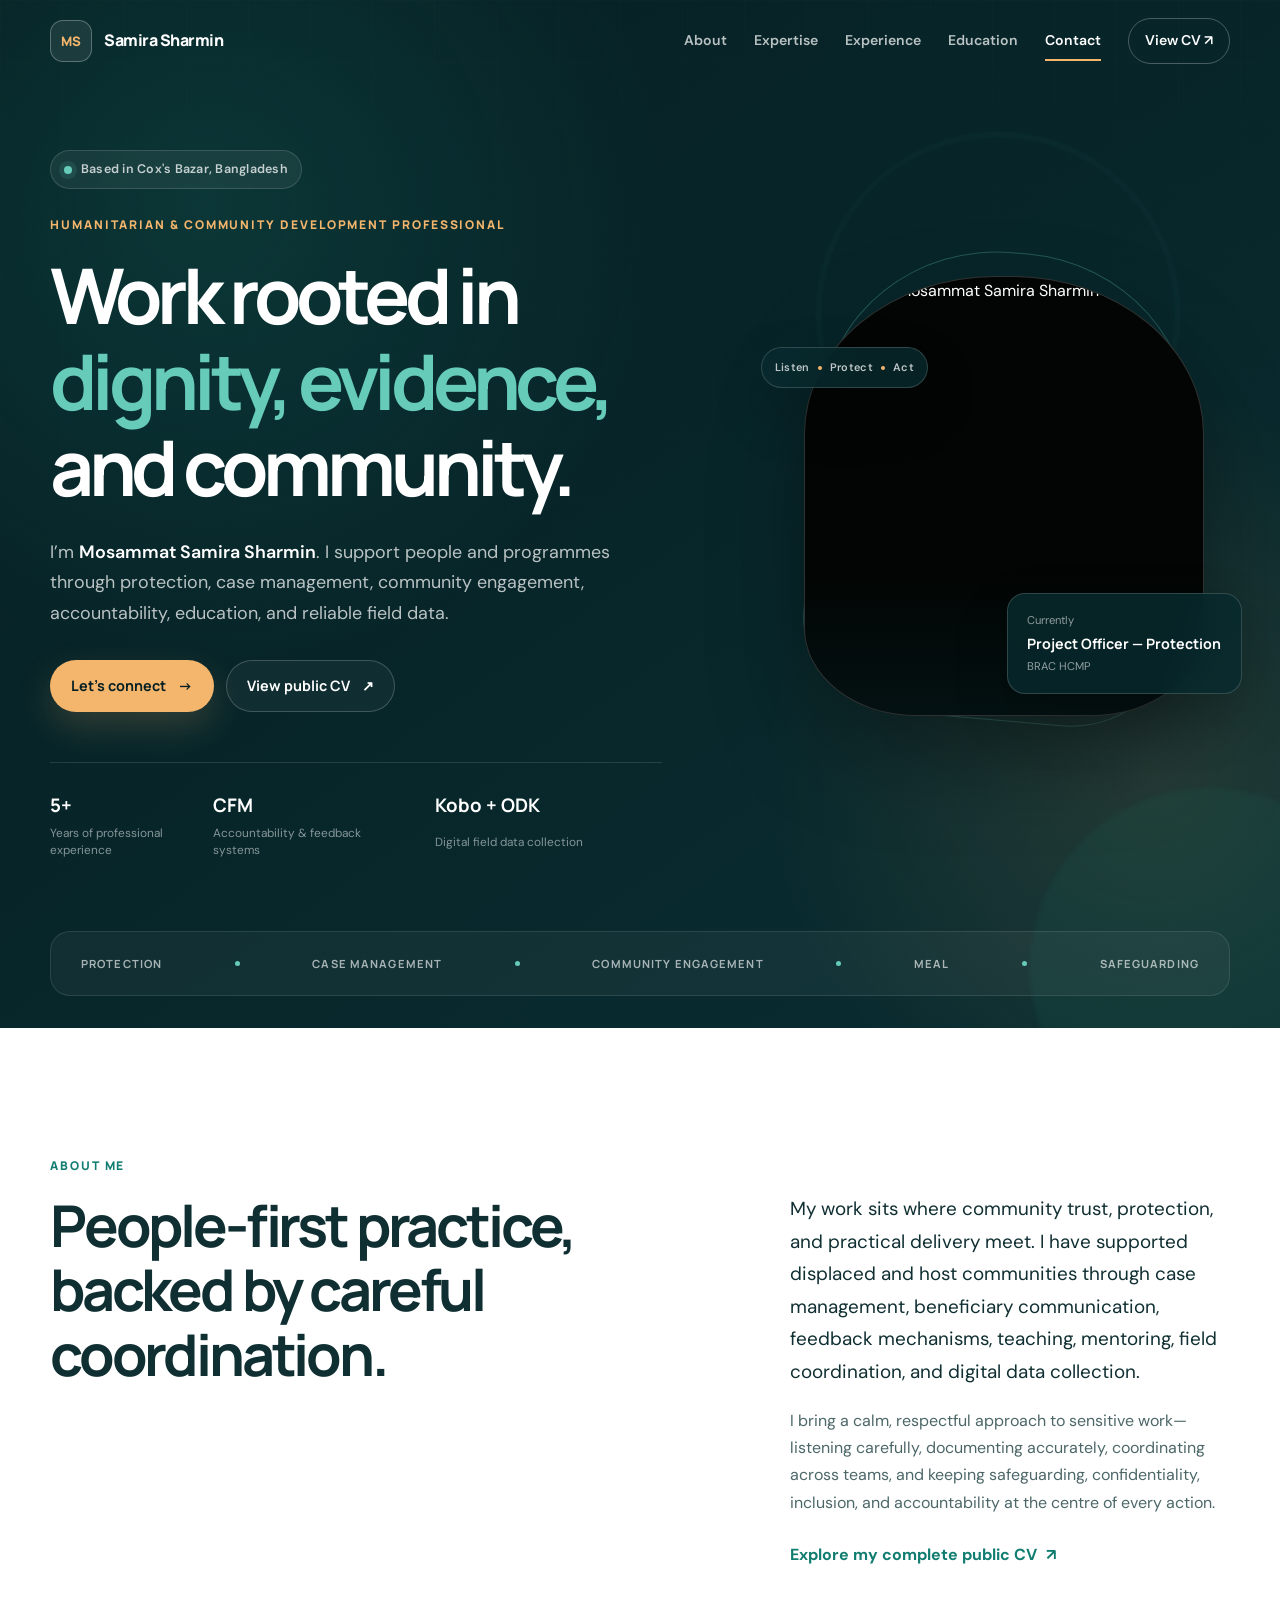
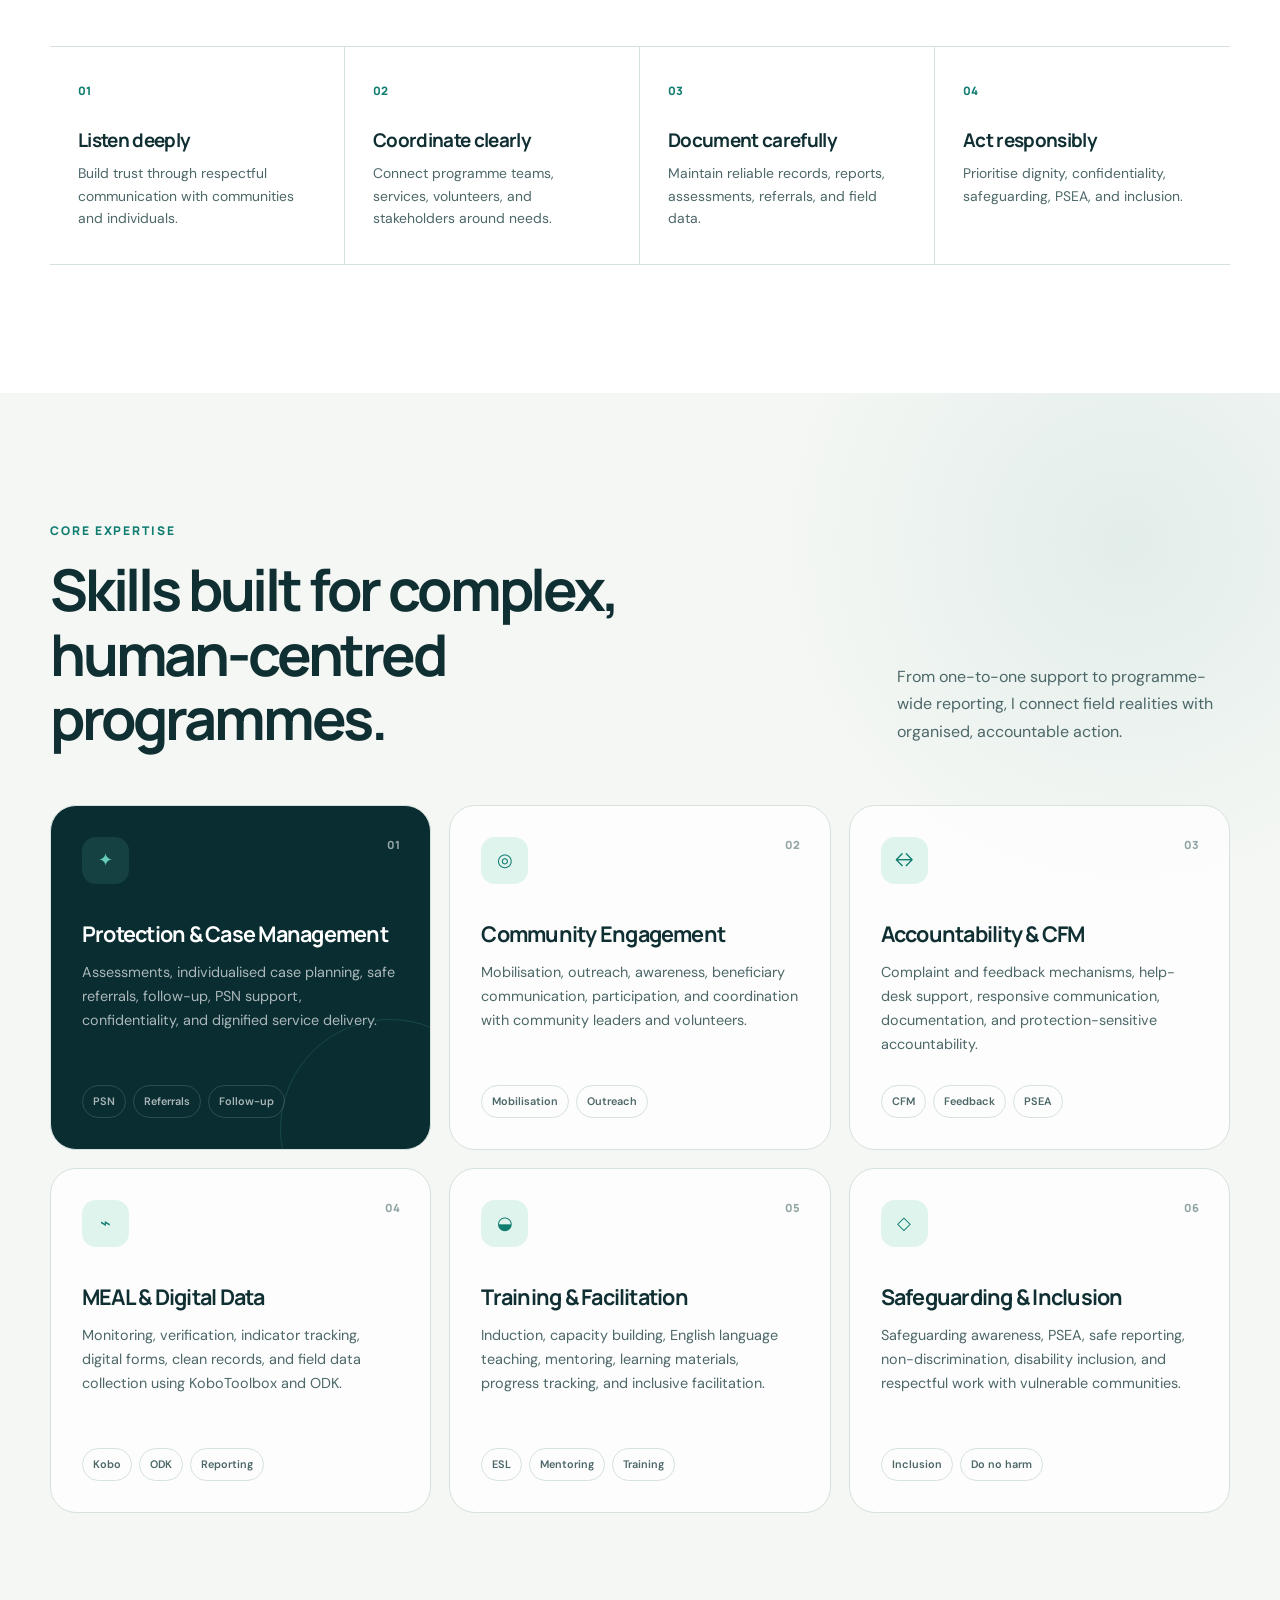
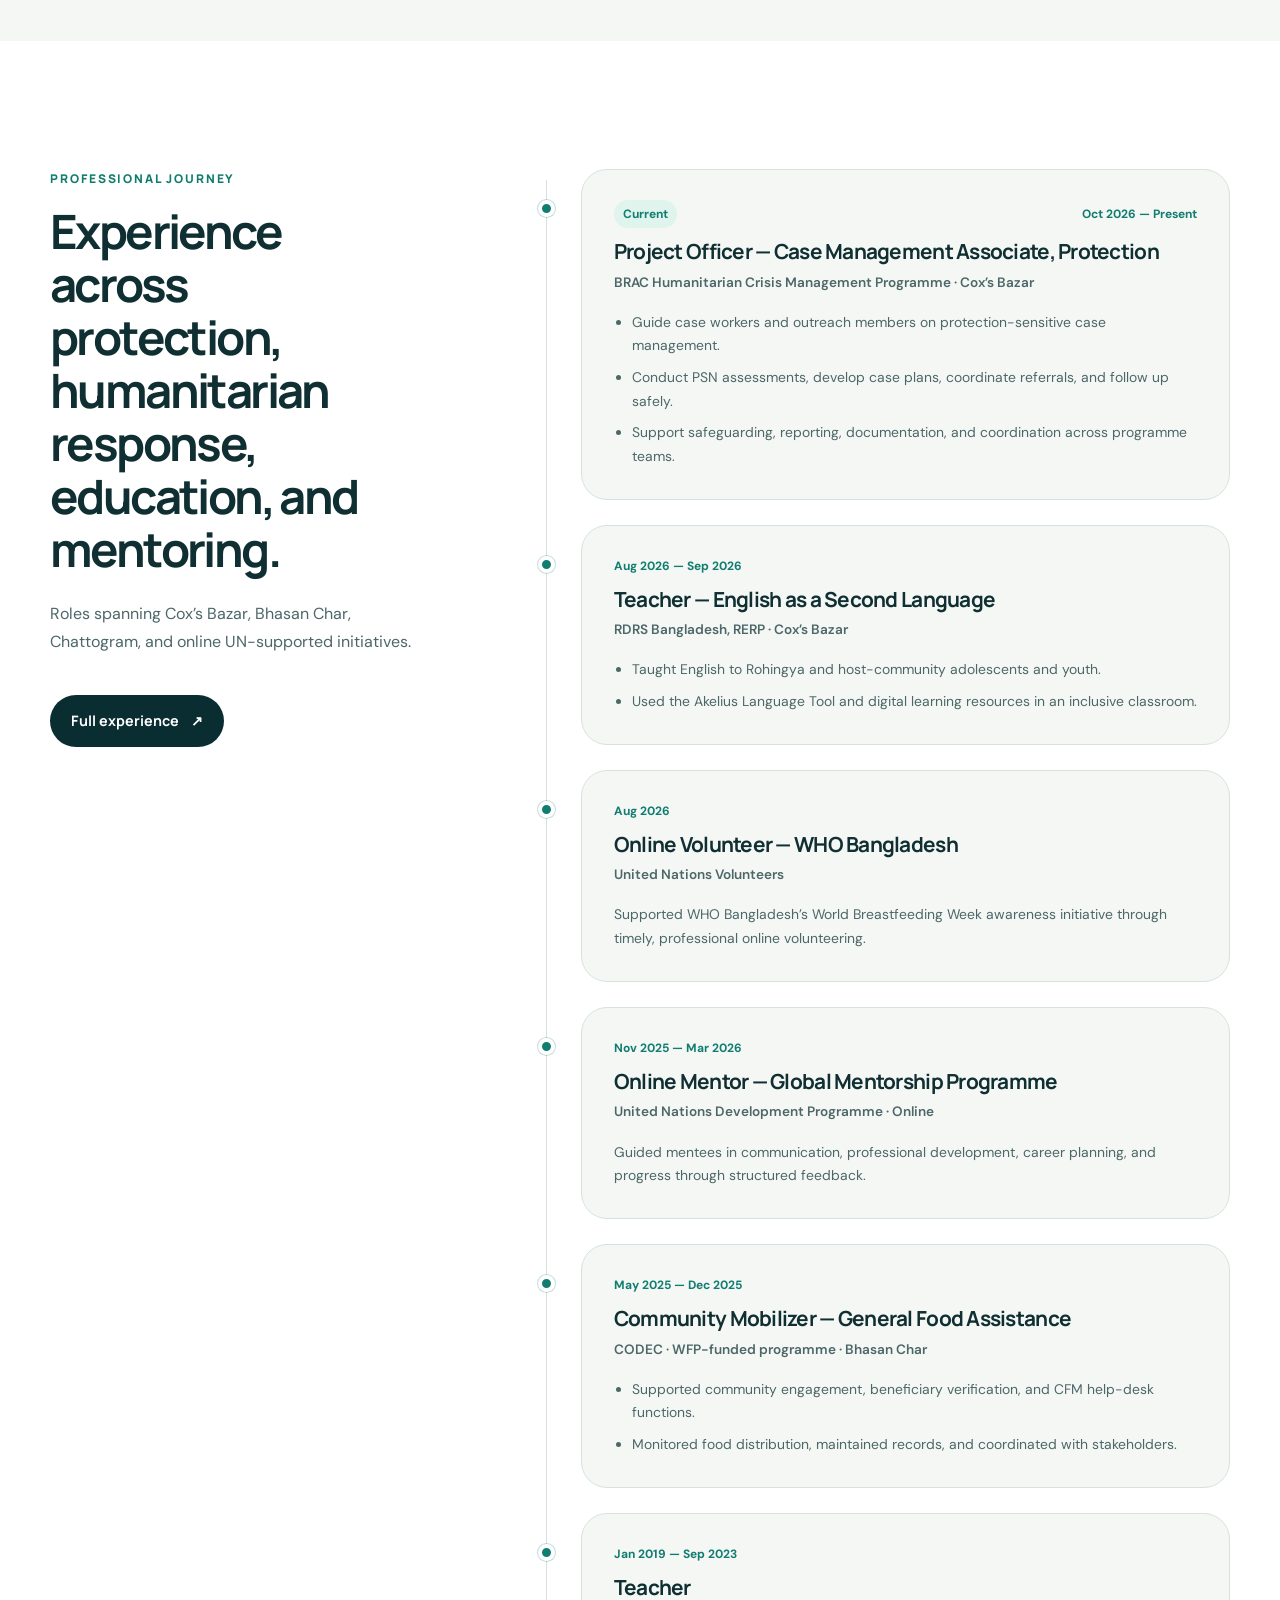
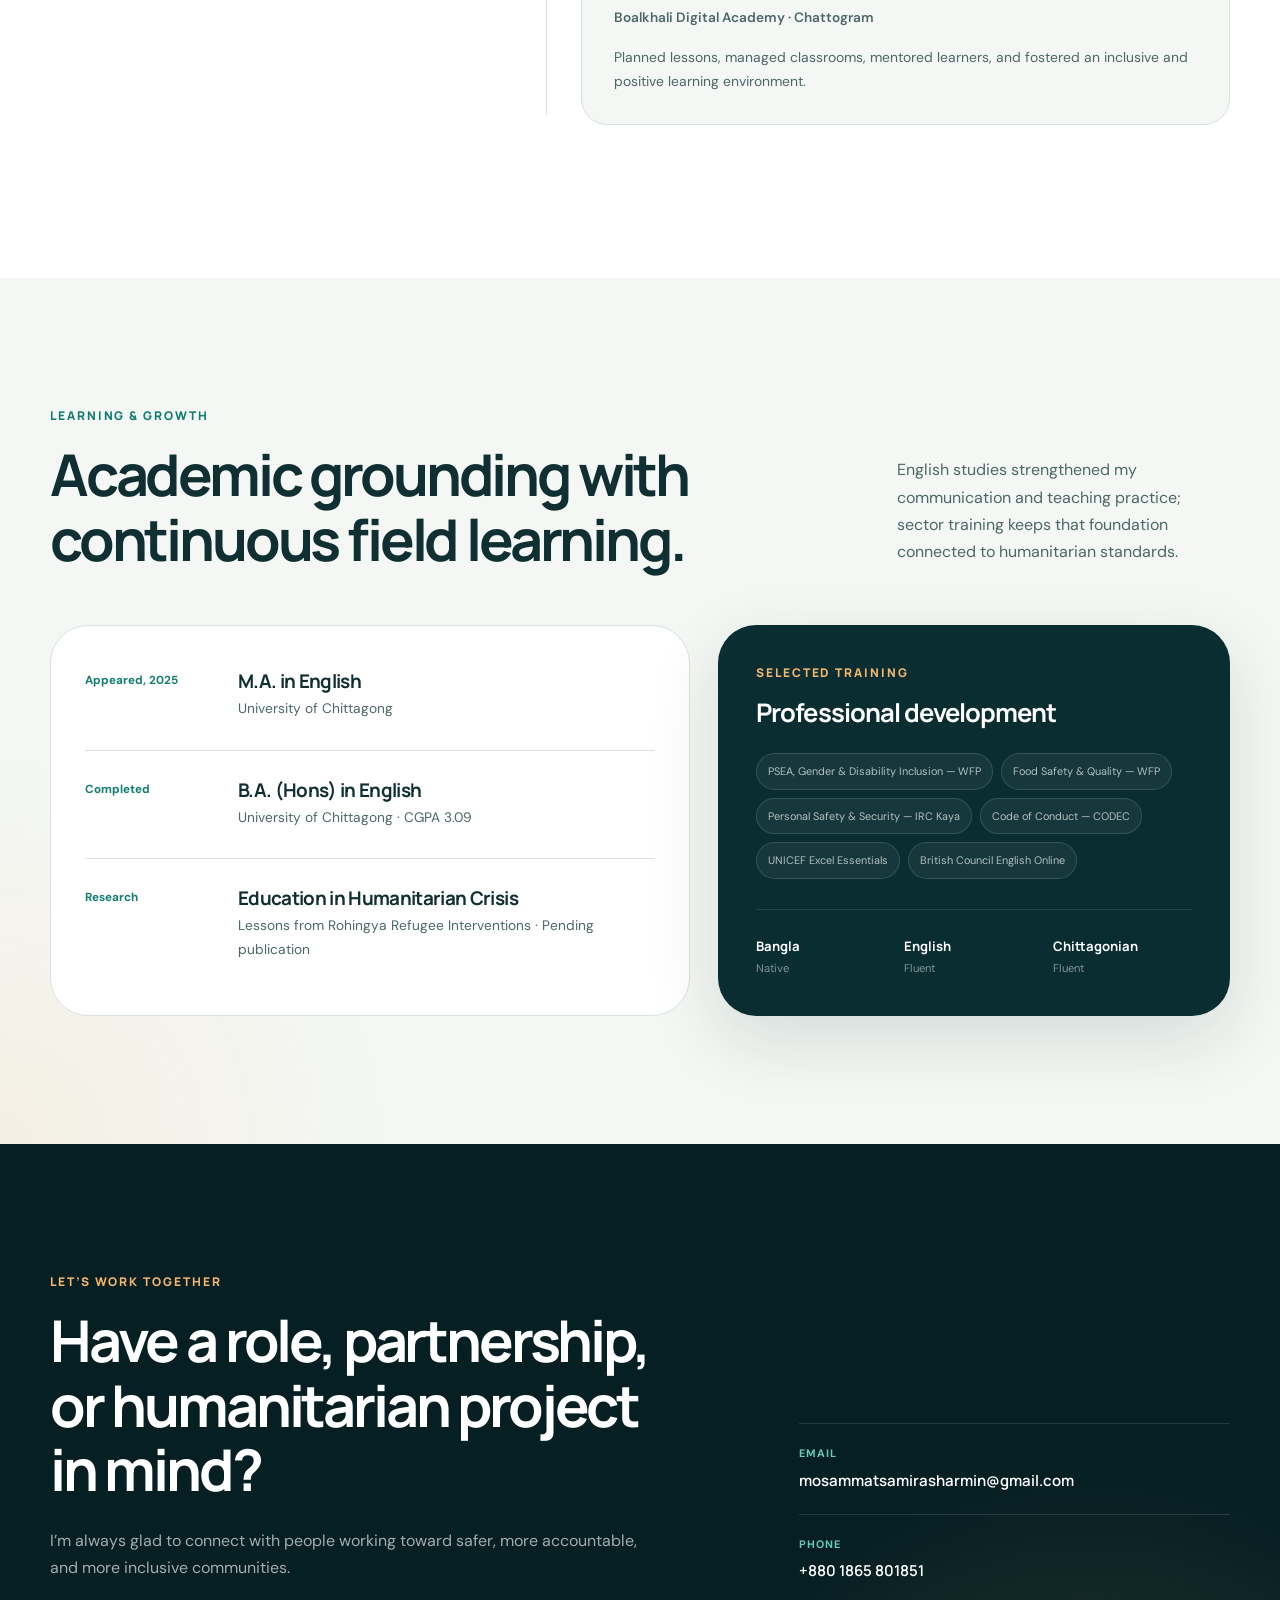
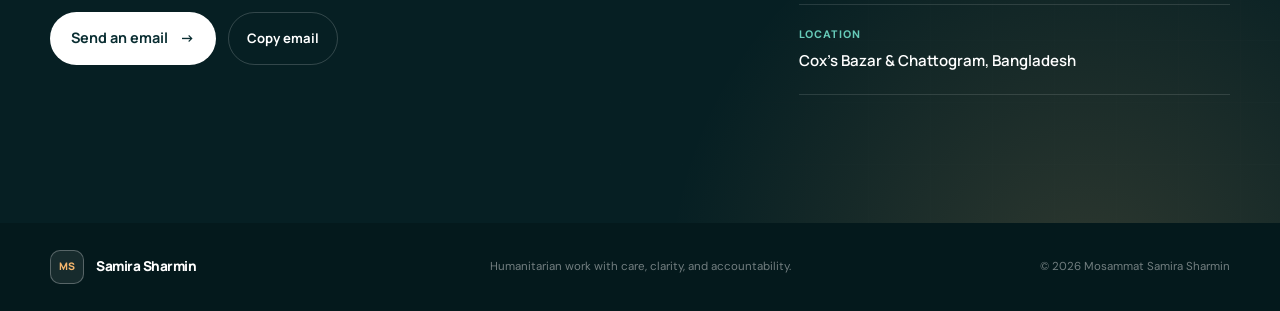
==== index.html @ 2ef0a577 "Add files via upload" ====
<!doctype html>
<html lang="en">
  <head>
    <meta charset="UTF-8" />
    <meta name="viewport" content="width=device-width, initial-scale=1.0" />
    <meta
      name="description"
      content="Portfolio of Mosammat Samira Sharmin, a humanitarian and community development professional specializing in protection, case management, community engagement, accountability, and digital data collection."
    />
    <meta name="theme-color" content="#092d31" />
    <meta property="og:title" content="Mosammat Samira Sharmin | Humanitarian Professional" />
    <meta
      property="og:description"
      content="Humanitarian work rooted in dignity, evidence, and community."
    />
    <meta property="og:type" content="website" />
    <meta property="og:image" content="assets/profile.jpg" />
    <title>Mosammat Samira Sharmin | Humanitarian Professional</title>
    <link rel="icon" href="assets/favicon.svg" type="image/svg+xml" />
    <link rel="stylesheet" href="styles.css" />
    <script type="application/ld+json">
      {
        "@context": "https://schema.org",
        "@type": "Person",
        "name": "Mosammat Samira Sharmin",
        "jobTitle": "Humanitarian & Community Development Professional",
        "email": "mailto:mosammatsamirasharmin@gmail.com",
        "telephone": "+8801865801851",
        "address": {
          "@type": "PostalAddress",
          "addressLocality": "Cox's Bazar",
          "addressCountry": "Bangladesh"
        },
        "knowsAbout": [
          "Protection",
          "Case Management",
          "Community Engagement",
          "Complaint and Feedback Mechanisms",
          "KoboToolbox",
          "ODK"
        ]
      }
    </script>
  </head>
  <body>
    <div class="page-progress" aria-hidden="true"><span></span></div>

    <header class="site-header" data-header>
      <nav class="nav container" aria-label="Primary navigation">
        <a class="brand" href="#home" aria-label="Mosammat Samira Sharmin, home">
          <span class="brand-mark">MS</span>
          <span class="brand-name">Samira Sharmin</span>
        </a>

        <button
          class="menu-toggle"
          type="button"
          aria-label="Open navigation menu"
          aria-expanded="false"
          aria-controls="nav-links"
          data-menu-toggle
        >
          <span></span><span></span>
        </button>

        <div class="nav-links" id="nav-links" data-nav-links>
          <a href="#about">About</a>
          <a href="#expertise">Expertise</a>
          <a href="#experience">Experience</a>
          <a href="#education">Education</a>
          <a href="#contact">Contact</a>
          <a class="nav-cta" href="resume.html">View CV <span aria-hidden="true">↗</span></a>
        </div>
      </nav>
    </header>

    <main>
      <section class="hero" id="home">
        <div class="hero-grid" aria-hidden="true"></div>
        <div class="hero-orb hero-orb-one" aria-hidden="true"></div>
        <div class="hero-orb hero-orb-two" aria-hidden="true"></div>

        <div class="container hero-layout">
          <div class="hero-copy">
            <div class="availability reveal">
              <span class="availability-dot"></span>
              Based in Cox's Bazar, Bangladesh
            </div>

            <p class="hero-kicker reveal">Humanitarian &amp; Community Development Professional</p>
            <h1 class="reveal">
              Work rooted in
              <span>dignity, evidence,</span>
              and community.
            </h1>
            <p class="hero-intro reveal">
              I’m <strong>Mosammat Samira Sharmin</strong>. I support people and programmes
              through protection, case management, community engagement, accountability,
              education, and reliable field data.
            </p>

            <div class="hero-actions reveal">
              <a class="button button-primary" href="#contact">
                Let’s connect <span aria-hidden="true">→</span>
              </a>
              <a class="button button-ghost" href="resume.html">
                View public CV <span aria-hidden="true">↗</span>
              </a>
            </div>

            <div class="hero-proof reveal" aria-label="Professional highlights">
              <div>
                <strong>5+</strong>
                <span>Years of professional experience</span>
              </div>
              <div>
                <strong>CFM</strong>
                <span>Accountability &amp; feedback systems</span>
              </div>
              <div>
                <strong>Kobo + ODK</strong>
                <span>Digital field data collection</span>
              </div>
            </div>
          </div>

          <div class="hero-visual reveal">
            <div class="portrait-shell">
              <span class="portrait-ring" aria-hidden="true"></span>
              <div class="portrait-frame">
                <img
                  src="assets/profile.jpg"
                  alt="Portrait of Mosammat Samira Sharmin"
                  width="399"
                  height="439"
                />
              </div>
              <div class="role-card">
                <span>Currently</span>
                <strong>Project Officer — Protection</strong>
                <small>BRAC HCMP</small>
              </div>
              <div class="values-card" aria-label="Professional values">
                <span>Listen</span><i></i><span>Protect</span><i></i><span>Act</span>
              </div>
            </div>
          </div>
        </div>

        <div class="container focus-strip reveal" aria-label="Primary areas of practice">
          <span>Protection</span>
          <i></i>
          <span>Case Management</span>
          <i></i>
          <span>Community Engagement</span>
          <i></i>
          <span>MEAL</span>
          <i></i>
          <span>Safeguarding</span>
        </div>
      </section>

      <section class="section about" id="about">
        <div class="container about-layout">
          <div class="section-heading reveal">
            <p class="eyebrow">About me</p>
            <h2>People-first practice, backed by careful coordination.</h2>
          </div>

          <div class="about-copy reveal">
            <p class="lead">
              My work sits where community trust, protection, and practical delivery meet.
              I have supported displaced and host communities through case management,
              beneficiary communication, feedback mechanisms, teaching, mentoring, field
              coordination, and digital data collection.
            </p>
            <p>
              I bring a calm, respectful approach to sensitive work—listening carefully,
              documenting accurately, coordinating across teams, and keeping safeguarding,
              confidentiality, inclusion, and accountability at the centre of every action.
            </p>
            <a class="text-link" href="resume.html">Explore my complete public CV <span>↗</span></a>
          </div>
        </div>

        <div class="container principles-grid">
          <article class="principle reveal">
            <span>01</span>
            <h3>Listen deeply</h3>
            <p>Build trust through respectful communication with communities and individuals.</p>
          </article>
          <article class="principle reveal">
            <span>02</span>
            <h3>Coordinate clearly</h3>
            <p>Connect programme teams, services, volunteers, and stakeholders around needs.</p>
          </article>
          <article class="principle reveal">
            <span>03</span>
            <h3>Document carefully</h3>
            <p>Maintain reliable records, reports, assessments, referrals, and field data.</p>
          </article>
          <article class="principle reveal">
            <span>04</span>
            <h3>Act responsibly</h3>
            <p>Prioritise dignity, confidentiality, safeguarding, PSEA, and inclusion.</p>
          </article>
        </div>
      </section>

      <section class="section expertise" id="expertise">
        <div class="container">
          <div class="section-heading section-heading-row reveal">
            <div>
              <p class="eyebrow">Core expertise</p>
              <h2>Skills built for complex, human-centred programmes.</h2>
            </div>
            <p>
              From one-to-one support to programme-wide reporting, I connect field realities
              with organised, accountable action.
            </p>
          </div>

          <div class="expertise-grid">
            <article class="expertise-card featured reveal">
              <div class="card-icon" aria-hidden="true">✦</div>
              <p class="card-number">01</p>
              <h3>Protection &amp; Case Management</h3>
              <p>
                Assessments, individualised case planning, safe referrals, follow-up, PSN
                support, confidentiality, and dignified service delivery.
              </p>
              <div class="tag-row"><span>PSN</span><span>Referrals</span><span>Follow-up</span></div>
            </article>

            <article class="expertise-card reveal">
              <div class="card-icon" aria-hidden="true">◎</div>
              <p class="card-number">02</p>
              <h3>Community Engagement</h3>
              <p>
                Mobilisation, outreach, awareness, beneficiary communication, participation,
                and coordination with community leaders and volunteers.
              </p>
              <div class="tag-row"><span>Mobilisation</span><span>Outreach</span></div>
            </article>

            <article class="expertise-card reveal">
              <div class="card-icon" aria-hidden="true">↔</div>
              <p class="card-number">03</p>
              <h3>Accountability &amp; CFM</h3>
              <p>
                Complaint and feedback mechanisms, help-desk support, responsive communication,
                documentation, and protection-sensitive accountability.
              </p>
              <div class="tag-row"><span>CFM</span><span>Feedback</span><span>PSEA</span></div>
            </article>

            <article class="expertise-card reveal">
              <div class="card-icon" aria-hidden="true">⌁</div>
              <p class="card-number">04</p>
              <h3>MEAL &amp; Digital Data</h3>
              <p>
                Monitoring, verification, indicator tracking, digital forms, clean records, and
                field data collection using KoboToolbox and ODK.
              </p>
              <div class="tag-row"><span>Kobo</span><span>ODK</span><span>Reporting</span></div>
            </article>

            <article class="expertise-card reveal">
              <div class="card-icon" aria-hidden="true">◒</div>
              <p class="card-number">05</p>
              <h3>Training &amp; Facilitation</h3>
              <p>
                Induction, capacity building, English language teaching, mentoring, learning
                materials, progress tracking, and inclusive facilitation.
              </p>
              <div class="tag-row"><span>ESL</span><span>Mentoring</span><span>Training</span></div>
            </article>

            <article class="expertise-card reveal">
              <div class="card-icon" aria-hidden="true">◇</div>
              <p class="card-number">06</p>
              <h3>Safeguarding &amp; Inclusion</h3>
              <p>
                Safeguarding awareness, PSEA, safe reporting, non-discrimination, disability
                inclusion, and respectful work with vulnerable communities.
              </p>
              <div class="tag-row"><span>Inclusion</span><span>Do no harm</span></div>
            </article>
          </div>
        </div>
      </section>

      <section class="section experience" id="experience">
        <div class="container experience-layout">
          <div class="experience-intro reveal">
            <p class="eyebrow">Professional journey</p>
            <h2>Experience across protection, humanitarian response, education, and mentoring.</h2>
            <p>
              Roles spanning Cox’s Bazar, Bhasan Char, Chattogram, and online UN-supported
              initiatives.
            </p>
            <a class="button button-dark" href="resume.html">Full experience <span>↗</span></a>
          </div>

          <div class="timeline">
            <article class="timeline-item reveal">
              <div class="timeline-marker"><span></span></div>
              <div class="timeline-card">
                <div class="role-meta">
                  <span class="current-pill">Current</span>
                  <time>Oct 2026 — Present</time>
                </div>
                <h3>Project Officer — Case Management Associate, Protection</h3>
                <p class="organisation">BRAC Humanitarian Crisis Management Programme · Cox’s Bazar</p>
                <ul>
                  <li>Guide case workers and outreach members on protection-sensitive case management.</li>
                  <li>Conduct PSN assessments, develop case plans, coordinate referrals, and follow up safely.</li>
                  <li>Support safeguarding, reporting, documentation, and coordination across programme teams.</li>
                </ul>
              </div>
            </article>

            <article class="timeline-item reveal">
              <div class="timeline-marker"><span></span></div>
              <div class="timeline-card">
                <div class="role-meta"><time>Aug 2026 — Sep 2026</time></div>
                <h3>Teacher — English as a Second Language</h3>
                <p class="organisation">RDRS Bangladesh, RERP · Cox’s Bazar</p>
                <ul>
                  <li>Taught English to Rohingya and host-community adolescents and youth.</li>
                  <li>Used the Akelius Language Tool and digital learning resources in an inclusive classroom.</li>
                </ul>
              </div>
            </article>

            <article class="timeline-item reveal">
              <div class="timeline-marker"><span></span></div>
              <div class="timeline-card">
                <div class="role-meta"><time>Aug 2026</time></div>
                <h3>Online Volunteer — WHO Bangladesh</h3>
                <p class="organisation">United Nations Volunteers</p>
                <p>
                  Supported WHO Bangladesh’s World Breastfeeding Week awareness initiative
                  through timely, professional online volunteering.
                </p>
              </div>
            </article>

            <article class="timeline-item reveal">
              <div class="timeline-marker"><span></span></div>
              <div class="timeline-card">
                <div class="role-meta"><time>Nov 2025 — Mar 2026</time></div>
                <h3>Online Mentor — Global Mentorship Programme</h3>
                <p class="organisation">United Nations Development Programme · Online</p>
                <p>
                  Guided mentees in communication, professional development, career planning,
                  and progress through structured feedback.
                </p>
              </div>
            </article>

            <article class="timeline-item reveal">
              <div class="timeline-marker"><span></span></div>
              <div class="timeline-card">
                <div class="role-meta"><time>May 2025 — Dec 2025</time></div>
                <h3>Community Mobilizer — General Food Assistance</h3>
                <p class="organisation">CODEC · WFP-funded programme · Bhasan Char</p>
                <ul>
                  <li>Supported community engagement, beneficiary verification, and CFM help-desk functions.</li>
                  <li>Monitored food distribution, maintained records, and coordinated with stakeholders.</li>
                </ul>
              </div>
            </article>

            <article class="timeline-item reveal">
              <div class="timeline-marker"><span></span></div>
              <div class="timeline-card">
                <div class="role-meta"><time>Jan 2019 — Sep 2023</time></div>
                <h3>Teacher</h3>
                <p class="organisation">Boalkhali Digital Academy · Chattogram</p>
                <p>
                  Planned lessons, managed classrooms, mentored learners, and fostered an
                  inclusive and positive learning environment.
                </p>
              </div>
            </article>
          </div>
        </div>
      </section>

      <section class="section education" id="education">
        <div class="container">
          <div class="section-heading section-heading-row reveal">
            <div>
              <p class="eyebrow">Learning &amp; growth</p>
              <h2>Academic grounding with continuous field learning.</h2>
            </div>
            <p>
              English studies strengthened my communication and teaching practice; sector
              training keeps that foundation connected to humanitarian standards.
            </p>
          </div>

          <div class="education-grid">
            <div class="education-list reveal">
              <article>
                <time>Appeared, 2025</time>
                <div><h3>M.A. in English</h3><p>University of Chittagong</p></div>
              </article>
              <article>
                <time>Completed</time>
                <div><h3>B.A. (Hons) in English</h3><p>University of Chittagong · CGPA 3.09</p></div>
              </article>
              <article>
                <time>Research</time>
                <div>
                  <h3>Education in Humanitarian Crisis</h3>
                  <p>Lessons from Rohingya Refugee Interventions · Pending publication</p>
                </div>
              </article>
            </div>

            <aside class="learning-panel reveal">
              <p class="eyebrow">Selected training</p>
              <h3>Professional development</h3>
              <div class="training-tags">
                <span>PSEA, Gender &amp; Disability Inclusion — WFP</span>
                <span>Food Safety &amp; Quality — WFP</span>
                <span>Personal Safety &amp; Security — IRC Kaya</span>
                <span>Code of Conduct — CODEC</span>
                <span>UNICEF Excel Essentials</span>
                <span>British Council English Online</span>
              </div>
              <div class="language-row">
                <div><strong>Bangla</strong><span>Native</span></div>
                <div><strong>English</strong><span>Fluent</span></div>
                <div><strong>Chittagonian</strong><span>Fluent</span></div>
              </div>
            </aside>
          </div>
        </div>
      </section>

      <section class="contact" id="contact">
        <div class="contact-pattern" aria-hidden="true"></div>
        <div class="container contact-layout">
          <div class="contact-copy reveal">
            <p class="eyebrow eyebrow-light">Let’s work together</p>
            <h2>Have a role, partnership, or humanitarian project in mind?</h2>
            <p>
              I’m always glad to connect with people working toward safer, more accountable,
              and more inclusive communities.
            </p>
            <div class="contact-actions">
              <a class="button button-light" href="mailto:mosammatsamirasharmin@gmail.com?subject=Portfolio%20enquiry">
                Send an email <span aria-hidden="true">→</span>
              </a>
              <button class="copy-button" type="button" data-copy-email>
                Copy email
              </button>
            </div>
            <p class="copy-status" role="status" aria-live="polite" data-copy-status></p>
          </div>

          <address class="contact-details reveal">
            <a href="mailto:mosammatsamirasharmin@gmail.com">
              <span>Email</span>
              <strong>mosammatsamirasharmin@gmail.com</strong>
            </a>
            <a href="tel:+8801865801851">
              <span>Phone</span>
              <strong>+880 1865 801851</strong>
            </a>
            <div>
              <span>Location</span>
              <strong>Cox’s Bazar &amp; Chattogram, Bangladesh</strong>
            </div>
          </address>
        </div>
      </section>
    </main>

    <footer class="site-footer">
      <div class="container footer-layout">
        <a class="brand footer-brand" href="#home">
          <span class="brand-mark">MS</span>
          <span class="brand-name">Samira Sharmin</span>
        </a>
        <p>Humanitarian work with care, clarity, and accountability.</p>
        <p>© <span data-year>2026</span> Mosammat Samira Sharmin</p>
      </div>
    </footer>

    <script src="script.js" defer></script>
  </body>
</html>
---- styles.css ----
@import url("https://fonts.googleapis.com/css2?family=DM+Sans:wght@400;500;600;700&family=Manrope:wght@500;600;700;800&display=swap");

:root {
  --ink: #102f32;
  --ink-soft: #4d6769;
  --navy: #092d31;
  --navy-deep: #061f23;
  --teal: #117d70;
  --teal-bright: #66cbb9;
  --teal-pale: #dff4ed;
  --gold: #f4b66d;
  --gold-pale: #fff1dd;
  --paper: #f4f7f4;
  --white: #ffffff;
  --line: #d7e2dd;
  --shadow: 0 24px 70px rgba(8, 46, 49, 0.13);
  --shadow-soft: 0 15px 45px rgba(8, 46, 49, 0.08);
  --radius-sm: 16px;
  --radius-md: 26px;
  --radius-lg: 38px;
  --container: min(1180px, calc(100% - 40px));
  --font-display: "Manrope", "Segoe UI", sans-serif;
  --font-body: "DM Sans", "Segoe UI", sans-serif;
}

*,
*::before,
*::after {
  box-sizing: border-box;
}

html {
  scroll-behavior: smooth;
  scroll-padding-top: 88px;
}

body {
  margin: 0;
  background: var(--paper);
  color: var(--ink);
  font-family: var(--font-body);
  font-size: 16px;
  line-height: 1.7;
  text-rendering: optimizeLegibility;
  -webkit-font-smoothing: antialiased;
}

body.menu-open {
  overflow: hidden;
}

::selection {
  background: var(--gold);
  color: var(--navy-deep);
}

img {
  display: block;
  max-width: 100%;
}

a {
  color: inherit;
  text-decoration: none;
}

button,
a {
  -webkit-tap-highlight-color: transparent;
}

button {
  font: inherit;
}

h1,
h2,
h3,
p {
  margin-top: 0;
}

h1,
h2,
h3 {
  font-family: var(--font-display);
  letter-spacing: -0.035em;
  line-height: 1.12;
}

.container {
  width: var(--container);
  margin-inline: auto;
}

.page-progress {
  position: fixed;
  inset: 0 0 auto;
  z-index: 1000;
  height: 3px;
  pointer-events: none;
}

.page-progress span {
  display: block;
  width: 100%;
  height: 100%;
  background: linear-gradient(90deg, var(--gold), var(--teal-bright));
  transform: scaleX(0);
  transform-origin: left;
}

.site-header {
  position: fixed;
  inset: 0 0 auto;
  z-index: 100;
  border-bottom: 1px solid transparent;
  transition: background 220ms ease, border-color 220ms ease, backdrop-filter 220ms ease;
}

.site-header.is-scrolled {
  background: rgba(7, 37, 41, 0.84);
  border-color: rgba(255, 255, 255, 0.1);
  backdrop-filter: blur(18px);
}

.nav {
  min-height: 82px;
  display: flex;
  align-items: center;
  justify-content: space-between;
  gap: 32px;
}

.brand {
  display: inline-flex;
  align-items: center;
  gap: 12px;
  color: var(--white);
  font-family: var(--font-display);
  font-weight: 800;
  letter-spacing: -0.03em;
}

.brand-mark {
  display: grid;
  width: 42px;
  height: 42px;
  place-items: center;
  border: 1px solid rgba(255, 255, 255, 0.28);
  border-radius: 13px;
  background: rgba(255, 255, 255, 0.08);
  color: var(--gold);
  font-size: 0.82rem;
  letter-spacing: 0.02em;
}

.brand-name {
  font-size: 1rem;
}

.nav-links {
  display: flex;
  align-items: center;
  gap: 27px;
}

.nav-links a {
  position: relative;
  color: rgba(255, 255, 255, 0.72);
  font-size: 0.88rem;
  font-weight: 600;
  transition: color 180ms ease;
}

.nav-links a:not(.nav-cta)::after {
  position: absolute;
  right: 0;
  bottom: -8px;
  left: 0;
  height: 2px;
  background: var(--gold);
  content: "";
  transform: scaleX(0);
  transition: transform 180ms ease;
}

.nav-links a:hover,
.nav-links a:focus-visible,
.nav-links a.is-active {
  color: var(--white);
}

.nav-links a.is-active::after,
.nav-links a:hover::after {
  transform: scaleX(1);
}

.nav-cta {
  padding: 10px 16px;
  border: 1px solid rgba(255, 255, 255, 0.26);
  border-radius: 999px;
  color: var(--white) !important;
  transition: background 180ms ease, color 180ms ease, transform 180ms ease !important;
}

.nav-cta:hover {
  background: var(--white);
  color: var(--navy) !important;
  transform: translateY(-2px);
}

.menu-toggle {
  display: none;
  width: 44px;
  height: 44px;
  padding: 0;
  border: 1px solid rgba(255, 255, 255, 0.22);
  border-radius: 13px;
  background: rgba(255, 255, 255, 0.06);
  cursor: pointer;
}

.menu-toggle span {
  display: block;
  width: 18px;
  height: 2px;
  margin: 5px auto;
  border-radius: 2px;
  background: var(--white);
  transition: transform 180ms ease;
}

.menu-toggle[aria-expanded="true"] span:first-child {
  transform: translateY(3.5px) rotate(45deg);
}

.menu-toggle[aria-expanded="true"] span:last-child {
  transform: translateY(-3.5px) rotate(-45deg);
}

.hero {
  position: relative;
  min-height: 100vh;
  overflow: hidden;
  padding: 150px 0 32px;
  background:
    radial-gradient(circle at 16% 20%, rgba(31, 139, 122, 0.2), transparent 34%),
    radial-gradient(circle at 90% 75%, rgba(244, 182, 109, 0.12), transparent 28%),
    linear-gradient(145deg, var(--navy-deep), var(--navy));
  color: var(--white);
}

.hero-grid,
.contact-pattern {
  position: absolute;
  inset: 0;
  opacity: 0.18;
  background-image:
    linear-gradient(rgba(255, 255, 255, 0.05) 1px, transparent 1px),
    linear-gradient(90deg, rgba(255, 255, 255, 0.05) 1px, transparent 1px);
  background-size: 62px 62px;
  mask-image: linear-gradient(to bottom, black, transparent 88%);
  pointer-events: none;
}

.hero-orb {
  position: absolute;
  border-radius: 50%;
  filter: blur(2px);
  pointer-events: none;
}

.hero-orb-one {
  top: 13%;
  right: 8%;
  width: 360px;
  height: 360px;
  border: 1px solid rgba(102, 203, 185, 0.18);
}

.hero-orb-two {
  right: -110px;
  bottom: -120px;
  width: 360px;
  height: 360px;
  background: rgba(23, 128, 113, 0.1);
}

.hero-layout {
  position: relative;
  z-index: 2;
  display: grid;
  grid-template-columns: minmax(0, 1.15fr) minmax(340px, 0.85fr);
  align-items: center;
  gap: clamp(60px, 9vw, 130px);
}

.availability {
  display: inline-flex;
  align-items: center;
  gap: 9px;
  margin-bottom: 26px;
  padding: 8px 13px;
  border: 1px solid rgba(255, 255, 255, 0.14);
  border-radius: 999px;
  background: rgba(255, 255, 255, 0.06);
  color: rgba(255, 255, 255, 0.76);
  font-size: 0.78rem;
  font-weight: 600;
  letter-spacing: 0.02em;
}

.availability-dot {
  width: 8px;
  height: 8px;
  border-radius: 50%;
  background: var(--teal-bright);
  box-shadow: 0 0 0 5px rgba(102, 203, 185, 0.12);
}

.hero-kicker,
.eyebrow {
  margin-bottom: 16px;
  color: var(--teal);
  font-family: var(--font-display);
  font-size: 0.75rem;
  font-weight: 800;
  letter-spacing: 0.16em;
  text-transform: uppercase;
}

.hero-kicker {
  color: var(--gold);
}

.hero h1 {
  max-width: 760px;
  margin-bottom: 27px;
  font-size: clamp(3rem, 6vw, 5.75rem);
  font-weight: 700;
  letter-spacing: -0.065em;
}

.hero h1 span {
  display: block;
  color: var(--teal-bright);
}

.hero-intro {
  max-width: 660px;
  margin-bottom: 32px;
  color: rgba(255, 255, 255, 0.72);
  font-size: clamp(1rem, 1.4vw, 1.14rem);
}

.hero-intro strong {
  color: var(--white);
  font-weight: 600;
}

.hero-actions,
.contact-actions {
  display: flex;
  flex-wrap: wrap;
  gap: 12px;
}

.button {
  display: inline-flex;
  min-height: 52px;
  align-items: center;
  justify-content: center;
  gap: 12px;
  padding: 13px 20px;
  border: 1px solid transparent;
  border-radius: 999px;
  font-family: var(--font-display);
  font-size: 0.9rem;
  font-weight: 700;
  transition: transform 180ms ease, box-shadow 180ms ease, background 180ms ease;
}

.button:hover,
.button:focus-visible {
  transform: translateY(-3px);
}

.button-primary {
  background: var(--gold);
  color: var(--navy-deep);
  box-shadow: 0 14px 35px rgba(244, 182, 109, 0.18);
}

.button-primary:hover {
  box-shadow: 0 18px 45px rgba(244, 182, 109, 0.26);
}

.button-ghost {
  border-color: rgba(255, 255, 255, 0.2);
  background: rgba(255, 255, 255, 0.04);
  color: var(--white);
}

.button-ghost:hover {
  background: rgba(255, 255, 255, 0.1);
}

.button-dark {
  margin-top: 24px;
  background: var(--navy);
  color: var(--white);
}

.button-light {
  background: var(--white);
  color: var(--navy);
}

.hero-proof {
  display: grid;
  grid-template-columns: 0.7fr 1fr 1.15fr;
  gap: 25px;
  max-width: 700px;
  margin-top: 50px;
  padding-top: 27px;
  border-top: 1px solid rgba(255, 255, 255, 0.12);
}

.hero-proof div {
  display: grid;
  gap: 3px;
}

.hero-proof strong {
  color: var(--white);
  font-family: var(--font-display);
  font-size: 1.17rem;
}

.hero-proof span {
  color: rgba(255, 255, 255, 0.51);
  font-size: 0.74rem;
  line-height: 1.4;
}

.hero-visual {
  display: flex;
  justify-content: center;
}

.portrait-shell {
  position: relative;
  width: min(100%, 440px);
  padding: 24px 20px 40px;
}

.portrait-ring {
  position: absolute;
  inset: 0 9% 7% 7%;
  border: 1px solid rgba(102, 203, 185, 0.3);
  border-radius: 48% 48% 28% 28% / 36% 36% 20% 20%;
  transform: rotate(5deg);
}

.portrait-frame {
  position: relative;
  overflow: hidden;
  aspect-ratio: 0.91;
  border: 1px solid rgba(255, 255, 255, 0.18);
  border-radius: 48% 48% 28% 28% / 36% 36% 20% 20%;
  background: #020504;
  box-shadow: 0 42px 90px rgba(0, 0, 0, 0.34);
}

.portrait-frame::after {
  position: absolute;
  inset: auto 0 0;
  height: 32%;
  background: linear-gradient(to top, rgba(6, 31, 35, 0.45), transparent);
  content: "";
}

.portrait-frame img {
  width: 100%;
  height: 100%;
  object-fit: cover;
}

.role-card,
.values-card {
  position: absolute;
  z-index: 3;
  border: 1px solid rgba(255, 255, 255, 0.16);
  background: rgba(8, 42, 46, 0.82);
  box-shadow: 0 24px 55px rgba(0, 0, 0, 0.2);
  backdrop-filter: blur(16px);
}

.role-card {
  right: -18px;
  bottom: 62px;
  display: grid;
  width: 235px;
  padding: 17px 19px;
  border-radius: 18px;
}

.role-card span,
.role-card small {
  color: rgba(255, 255, 255, 0.56);
  font-size: 0.7rem;
}

.role-card strong {
  margin: 4px 0;
  color: var(--white);
  font-family: var(--font-display);
  font-size: 0.89rem;
  line-height: 1.35;
}

.values-card {
  top: 95px;
  left: -23px;
  display: flex;
  align-items: center;
  gap: 8px;
  padding: 10px 13px;
  border-radius: 999px;
  color: rgba(255, 255, 255, 0.74);
  font-size: 0.68rem;
  font-weight: 600;
  letter-spacing: 0.03em;
}

.values-card i {
  width: 4px;
  height: 4px;
  border-radius: 50%;
  background: var(--gold);
}

.focus-strip {
  position: relative;
  z-index: 2;
  display: flex;
  align-items: center;
  justify-content: space-between;
  gap: 18px;
  margin-top: 73px;
  padding: 22px 30px;
  border: 1px solid rgba(255, 255, 255, 0.1);
  border-radius: 20px;
  background: rgba(255, 255, 255, 0.045);
  color: rgba(255, 255, 255, 0.63);
  font-family: var(--font-display);
  font-size: 0.7rem;
  font-weight: 700;
  letter-spacing: 0.1em;
  text-transform: uppercase;
}

.focus-strip i {
  width: 5px;
  height: 5px;
  flex: none;
  border-radius: 50%;
  background: var(--teal-bright);
}

.section {
  padding: clamp(90px, 10vw, 145px) 0;
}

.section-heading h2,
.experience-intro h2,
.contact h2 {
  max-width: 730px;
  margin-bottom: 0;
  font-size: clamp(2.25rem, 4.5vw, 4.25rem);
  font-weight: 700;
  letter-spacing: -0.055em;
}

.section-heading-row {
  display: grid;
  grid-template-columns: minmax(0, 1.4fr) minmax(280px, 0.6fr);
  align-items: end;
  gap: 70px;
  margin-bottom: 54px;
}

.section-heading-row > p {
  margin-bottom: 6px;
  color: var(--ink-soft);
}

.about {
  background: var(--white);
}

.about-layout {
  display: grid;
  grid-template-columns: minmax(0, 1fr) minmax(320px, 0.72fr);
  gap: clamp(55px, 10vw, 140px);
  align-items: start;
}

.about-copy {
  padding-top: 37px;
  color: var(--ink-soft);
}

.about-copy .lead {
  color: var(--ink);
  font-size: 1.18rem;
  line-height: 1.72;
}

.text-link {
  display: inline-flex;
  gap: 9px;
  align-items: center;
  margin-top: 9px;
  color: var(--teal);
  font-weight: 700;
}

.text-link span {
  transition: transform 180ms ease;
}

.text-link:hover span {
  transform: translate(3px, -3px);
}

.principles-grid {
  display: grid;
  grid-template-columns: repeat(4, 1fr);
  margin-top: 78px;
  border-block: 1px solid var(--line);
}

.principle {
  padding: 29px 28px 34px;
  border-right: 1px solid var(--line);
}

.principle:last-child {
  border-right: 0;
}

.principle > span {
  color: var(--teal);
  font-family: var(--font-display);
  font-size: 0.72rem;
  font-weight: 800;
}

.principle h3 {
  margin: 27px 0 11px;
  font-size: 1.18rem;
}

.principle p {
  margin: 0;
  color: var(--ink-soft);
  font-size: 0.87rem;
  line-height: 1.62;
}

.expertise {
  background:
    radial-gradient(circle at 88% 12%, rgba(17, 125, 112, 0.08), transparent 22%),
    var(--paper);
}

.expertise-grid {
  display: grid;
  grid-template-columns: repeat(3, 1fr);
  gap: 18px;
}

.expertise-card {
  position: relative;
  display: flex;
  min-height: 345px;
  flex-direction: column;
  overflow: hidden;
  padding: 31px;
  border: 1px solid var(--line);
  border-radius: var(--radius-md);
  background: rgba(255, 255, 255, 0.72);
  box-shadow: 0 0 0 rgba(8, 46, 49, 0);
  transition: transform 220ms ease, box-shadow 220ms ease, border-color 220ms ease;
}

.expertise-card:hover {
  z-index: 2;
  border-color: rgba(17, 125, 112, 0.26);
  box-shadow: var(--shadow-soft);
  transform: translateY(-7px);
}

.expertise-card.featured {
  background: var(--navy);
  color: var(--white);
}

.expertise-card.featured::after {
  position: absolute;
  right: -70px;
  bottom: -90px;
  width: 220px;
  height: 220px;
  border: 1px solid rgba(102, 203, 185, 0.17);
  border-radius: 50%;
  content: "";
}

.card-icon {
  display: grid;
  width: 47px;
  height: 47px;
  place-items: center;
  margin-bottom: 38px;
  border-radius: 14px;
  background: var(--teal-pale);
  color: var(--teal);
  font-size: 1.15rem;
}

.featured .card-icon {
  background: rgba(102, 203, 185, 0.13);
  color: var(--teal-bright);
}

.card-number {
  position: absolute;
  top: 29px;
  right: 30px;
  color: #91a5a4;
  font-family: var(--font-display);
  font-size: 0.7rem;
  font-weight: 800;
}

.expertise-card h3 {
  margin-bottom: 14px;
  font-size: 1.35rem;
}

.expertise-card > p:not(.card-number) {
  margin-bottom: 25px;
  color: var(--ink-soft);
  font-size: 0.9rem;
  line-height: 1.67;
}

.featured > p:not(.card-number) {
  color: rgba(255, 255, 255, 0.66);
}

.tag-row {
  display: flex;
  flex-wrap: wrap;
  gap: 7px;
  margin-top: auto;
}

.tag-row span {
  padding: 6px 10px;
  border: 1px solid var(--line);
  border-radius: 999px;
  color: var(--ink-soft);
  font-size: 0.68rem;
  font-weight: 600;
}

.featured .tag-row span {
  border-color: rgba(255, 255, 255, 0.15);
  color: rgba(255, 255, 255, 0.65);
}

.experience {
  background: var(--white);
}

.experience-layout {
  display: grid;
  grid-template-columns: minmax(280px, 0.7fr) minmax(0, 1.3fr);
  gap: clamp(60px, 9vw, 120px);
  align-items: start;
}

.experience-intro {
  position: sticky;
  top: 125px;
}

.experience-intro h2 {
  font-size: clamp(2.1rem, 3.7vw, 3.55rem);
}

.experience-intro > p:not(.eyebrow) {
  max-width: 390px;
  margin-top: 24px;
  color: var(--ink-soft);
}

.timeline {
  position: relative;
}

.timeline::before {
  position: absolute;
  top: 11px;
  bottom: 35px;
  left: 8px;
  width: 1px;
  background: var(--line);
  content: "";
}

.timeline-item {
  position: relative;
  display: grid;
  grid-template-columns: 17px 1fr;
  gap: 26px;
  padding-bottom: 25px;
}

.timeline-marker {
  position: relative;
  z-index: 2;
  padding-top: 31px;
}

.timeline-marker span {
  display: block;
  width: 17px;
  height: 17px;
  border: 4px solid var(--white);
  border-radius: 50%;
  background: var(--teal);
  box-shadow: 0 0 0 1px rgba(17, 125, 112, 0.25);
}

.timeline-card {
  padding: 30px 32px;
  border: 1px solid var(--line);
  border-radius: var(--radius-md);
  background: var(--paper);
  transition: border-color 200ms ease, transform 200ms ease, box-shadow 200ms ease;
}

.timeline-card:hover {
  border-color: rgba(17, 125, 112, 0.3);
  box-shadow: var(--shadow-soft);
  transform: translateX(5px);
}

.role-meta {
  display: flex;
  align-items: center;
  justify-content: space-between;
  gap: 16px;
  margin-bottom: 12px;
  color: var(--teal);
  font-size: 0.75rem;
  font-weight: 700;
}

.current-pill {
  padding: 4px 9px;
  border-radius: 999px;
  background: var(--teal-pale);
}

.timeline-card h3 {
  margin-bottom: 7px;
  font-size: 1.3rem;
}

.organisation {
  margin-bottom: 17px;
  color: var(--ink-soft);
  font-size: 0.85rem;
  font-weight: 600;
}

.timeline-card > p:not(.organisation),
.timeline-card li {
  color: var(--ink-soft);
  font-size: 0.87rem;
}

.timeline-card > p:last-child {
  margin-bottom: 0;
}

.timeline-card ul {
  margin: 0;
  padding-left: 18px;
}

.timeline-card li + li {
  margin-top: 8px;
}

.education {
  background:
    radial-gradient(circle at 0 100%, rgba(244, 182, 109, 0.12), transparent 25%),
    var(--paper);
}

.education-grid {
  display: grid;
  grid-template-columns: minmax(0, 1fr) minmax(350px, 0.8fr);
  gap: 28px;
}

.education-list {
  padding: 16px 34px;
  border: 1px solid var(--line);
  border-radius: var(--radius-lg);
  background: var(--white);
}

.education-list article {
  display: grid;
  grid-template-columns: 125px 1fr;
  gap: 28px;
  padding: 29px 0;
  border-bottom: 1px solid var(--line);
}

.education-list article:last-child {
  border-bottom: 0;
}

.education-list time {
  color: var(--teal);
  font-size: 0.73rem;
  font-weight: 700;
}

.education-list h3 {
  margin-bottom: 5px;
  font-size: 1.18rem;
}

.education-list p {
  margin: 0;
  color: var(--ink-soft);
  font-size: 0.86rem;
}

.learning-panel {
  padding: 38px;
  border-radius: var(--radius-lg);
  background: var(--navy);
  color: var(--white);
  box-shadow: var(--shadow);
}

.learning-panel .eyebrow {
  color: var(--gold);
}

.learning-panel h3 {
  margin-bottom: 25px;
  font-size: 1.6rem;
}

.training-tags {
  display: flex;
  flex-wrap: wrap;
  gap: 8px;
}

.training-tags span {
  padding: 8px 11px;
  border: 1px solid rgba(255, 255, 255, 0.13);
  border-radius: 999px;
  background: rgba(255, 255, 255, 0.055);
  color: rgba(255, 255, 255, 0.68);
  font-size: 0.68rem;
}

.language-row {
  display: grid;
  grid-template-columns: repeat(3, 1fr);
  gap: 9px;
  margin-top: 30px;
  padding-top: 25px;
  border-top: 1px solid rgba(255, 255, 255, 0.12);
}

.language-row div {
  display: grid;
  gap: 2px;
}

.language-row strong {
  font-family: var(--font-display);
  font-size: 0.82rem;
}

.language-row span {
  color: rgba(255, 255, 255, 0.49);
  font-size: 0.7rem;
}

.contact {
  position: relative;
  overflow: hidden;
  padding: clamp(90px, 10vw, 140px) 0;
  background:
    radial-gradient(circle at 85% 110%, rgba(244, 182, 109, 0.17), transparent 32%),
    var(--navy-deep);
  color: var(--white);
}

.contact-pattern {
  mask-image: linear-gradient(to left, black, transparent 70%);
}

.contact-layout {
  position: relative;
  z-index: 2;
  display: grid;
  grid-template-columns: minmax(0, 1.18fr) minmax(330px, 0.82fr);
  gap: clamp(60px, 10vw, 140px);
  align-items: end;
}

.eyebrow-light {
  color: var(--gold);
}

.contact h2 {
  max-width: 720px;
  color: var(--white);
}

.contact-copy > p:not(.eyebrow, .copy-status) {
  max-width: 590px;
  margin: 25px 0 31px;
  color: rgba(255, 255, 255, 0.63);
}

.copy-button {
  min-height: 52px;
  padding: 12px 18px;
  border: 1px solid rgba(255, 255, 255, 0.18);
  border-radius: 999px;
  background: transparent;
  color: var(--white);
  cursor: pointer;
  font-family: var(--font-display);
  font-size: 0.82rem;
  font-weight: 700;
  transition: background 180ms ease;
}

.copy-button:hover {
  background: rgba(255, 255, 255, 0.08);
}

.copy-status {
  min-height: 20px;
  margin: 10px 0 0;
  color: var(--teal-bright);
  font-size: 0.78rem;
}

.contact-details {
  display: grid;
  margin: 0;
  font-style: normal;
}

.contact-details > * {
  display: grid;
  gap: 5px;
  padding: 20px 0;
  border-bottom: 1px solid rgba(255, 255, 255, 0.12);
}

.contact-details > *:first-child {
  border-top: 1px solid rgba(255, 255, 255, 0.12);
}

.contact-details span {
  color: var(--teal-bright);
  font-size: 0.68rem;
  font-weight: 700;
  letter-spacing: 0.1em;
  text-transform: uppercase;
}

.contact-details strong {
  overflow-wrap: anywhere;
  color: var(--white);
  font-family: var(--font-display);
  font-size: 0.94rem;
  font-weight: 600;
}

.contact-details a strong {
  transition: color 180ms ease;
}

.contact-details a:hover strong {
  color: var(--gold);
}

.site-footer {
  padding: 27px 0;
  background: #04191c;
  color: rgba(255, 255, 255, 0.44);
}

.footer-layout {
  display: grid;
  grid-template-columns: 1fr auto 1fr;
  align-items: center;
  gap: 24px;
}

.footer-layout p {
  margin: 0;
  font-size: 0.72rem;
}

.footer-layout p:last-child {
  text-align: right;
}

.footer-brand .brand-mark {
  width: 34px;
  height: 34px;
  border-radius: 10px;
  font-size: 0.65rem;
}

.footer-brand .brand-name {
  font-size: 0.85rem;
}

.js-ready .reveal {
  opacity: 0;
  transform: translateY(22px);
  transition: opacity 650ms ease var(--reveal-delay, 0ms), transform 650ms ease var(--reveal-delay, 0ms);
}

.js-ready .reveal.is-visible {
  opacity: 1;
  transform: translateY(0);
}

:focus-visible {
  outline: 3px solid var(--gold);
  outline-offset: 4px;
}

@media (max-width: 1050px) {
  .nav-links {
    gap: 18px;
  }

  .hero-layout {
    grid-template-columns: minmax(0, 1.1fr) minmax(300px, 0.9fr);
    gap: 35px;
  }

  .hero h1 {
    font-size: clamp(3rem, 7vw, 4.8rem);
  }

  .role-card {
    right: -5px;
  }

  .values-card {
    left: -5px;
  }

  .principles-grid {
    grid-template-columns: repeat(2, 1fr);
  }

  .principle:nth-child(2) {
    border-right: 0;
  }

  .principle:nth-child(-n + 2) {
    border-bottom: 1px solid var(--line);
  }

  .expertise-grid {
    grid-template-columns: repeat(2, 1fr);
  }
}

@media (max-width: 820px) {
  :root {
    --container: min(100% - 30px, 680px);
  }

  .nav {
    min-height: 72px;
  }

  .menu-toggle {
    display: block;
    z-index: 3;
  }

  .nav-links {
    position: fixed;
    inset: 0;
    display: flex;
    flex-direction: column;
    justify-content: center;
    gap: 22px;
    padding: 80px 28px 40px;
    background: rgba(5, 31, 35, 0.98);
    opacity: 0;
    pointer-events: none;
    transform: translateY(-18px);
    transition: opacity 180ms ease, transform 180ms ease;
  }

  .nav-links.is-open {
    opacity: 1;
    pointer-events: auto;
    transform: translateY(0);
  }

  .nav-links a {
    font-size: 1.25rem;
  }

  .nav-cta {
    margin-top: 10px;
    padding: 12px 22px;
  }

  .hero {
    padding-top: 120px;
  }

  .hero-layout,
  .about-layout,
  .experience-layout,
  .education-grid,
  .contact-layout,
  .section-heading-row {
    grid-template-columns: 1fr;
  }

  .hero-layout {
    gap: 70px;
  }

  .hero-copy {
    text-align: center;
  }

  .availability,
  .hero-actions {
    justify-content: center;
  }

  .hero-intro,
  .hero h1 {
    margin-right: auto;
    margin-left: auto;
  }

  .hero-proof {
    margin-right: auto;
    margin-left: auto;
    text-align: left;
  }

  .portrait-shell {
    width: min(90%, 430px);
  }

  .focus-strip {
    flex-wrap: wrap;
    justify-content: center;
  }

  .section-heading-row {
    gap: 20px;
  }

  .section-heading-row > p {
    max-width: 580px;
  }

  .about-copy {
    padding-top: 0;
  }

  .experience-intro {
    position: static;
  }

  .experience-intro > p:not(.eyebrow) {
    max-width: 600px;
  }

  .footer-layout {
    grid-template-columns: 1fr;
    justify-items: center;
    text-align: center;
  }

  .footer-layout p:last-child {
    text-align: center;
  }
}

@media (max-width: 600px) {
  .brand-name {
    display: none;
  }

  .hero h1 {
    font-size: clamp(2.65rem, 13vw, 4rem);
  }

  .hero-proof {
    grid-template-columns: 1fr;
    gap: 18px;
    text-align: center;
  }

  .hero-proof div {
    padding-bottom: 17px;
    border-bottom: 1px solid rgba(255, 255, 255, 0.09);
  }

  .hero-proof div:last-child {
    border-bottom: 0;
  }

  .portrait-shell {
    width: 100%;
    padding-inline: 10px;
  }

  .role-card {
    right: 0;
    bottom: 45px;
    width: min(230px, 75%);
  }

  .values-card {
    top: 70px;
    left: -4px;
  }

  .focus-strip {
    padding-inline: 18px;
  }

  .principles-grid,
  .expertise-grid {
    grid-template-columns: 1fr;
  }

  .principle,
  .principle:nth-child(2) {
    border-right: 0;
    border-bottom: 1px solid var(--line);
  }

  .principle:last-child {
    border-bottom: 0;
  }

  .expertise-card {
    min-height: 320px;
  }

  .timeline-item {
    gap: 17px;
  }

  .timeline-card {
    padding: 25px 22px;
  }

  .role-meta {
    align-items: flex-start;
    flex-direction: column;
    gap: 7px;
  }

  .education-grid {
    grid-template-columns: minmax(0, 1fr);
  }

  .education-list {
    padding-inline: 24px;
  }

  .education-list article {
    grid-template-columns: 1fr;
    gap: 8px;
  }

  .learning-panel {
    padding: 31px 24px;
  }

  .language-row {
    grid-template-columns: 1fr;
    gap: 14px;
  }

  .contact-actions,
  .hero-actions {
    align-items: stretch;
    flex-direction: column;
  }

  .button,
  .copy-button {
    width: 100%;
  }
}

@media (prefers-reduced-motion: reduce) {
  html {
    scroll-behavior: auto;
  }

  *,
  *::before,
  *::after {
    scroll-behavior: auto !important;
    transition-duration: 0.01ms !important;
    animation-duration: 0.01ms !important;
    animation-iteration-count: 1 !important;
  }
}

@media print {
  .site-header,
  .page-progress,
  .hero-grid,
  .hero-orb,
  .contact-pattern,
  .site-footer {
    display: none !important;
  }

  body {
    background: white;
    color: black;
  }

  .hero,
  .contact,
  .learning-panel,
  .expertise-card.featured {
    background: white !important;
    color: black !important;
  }
}
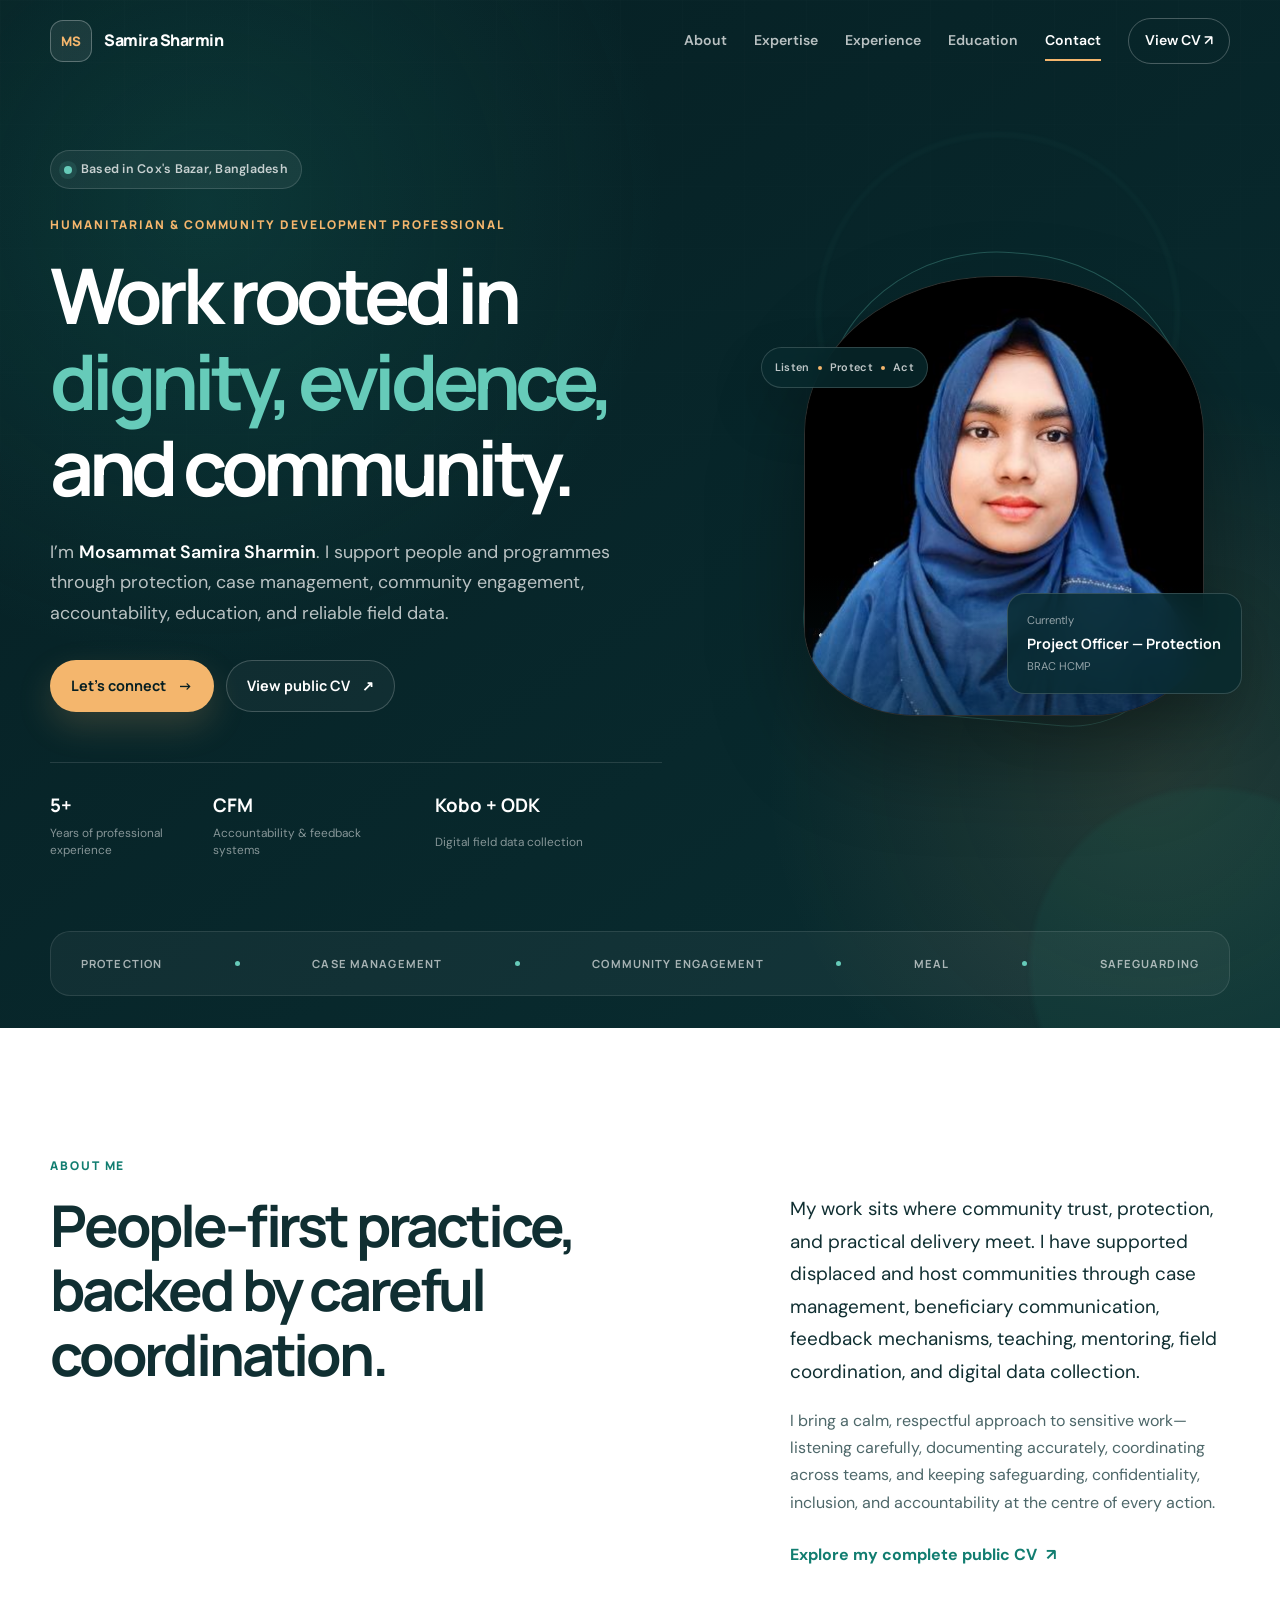
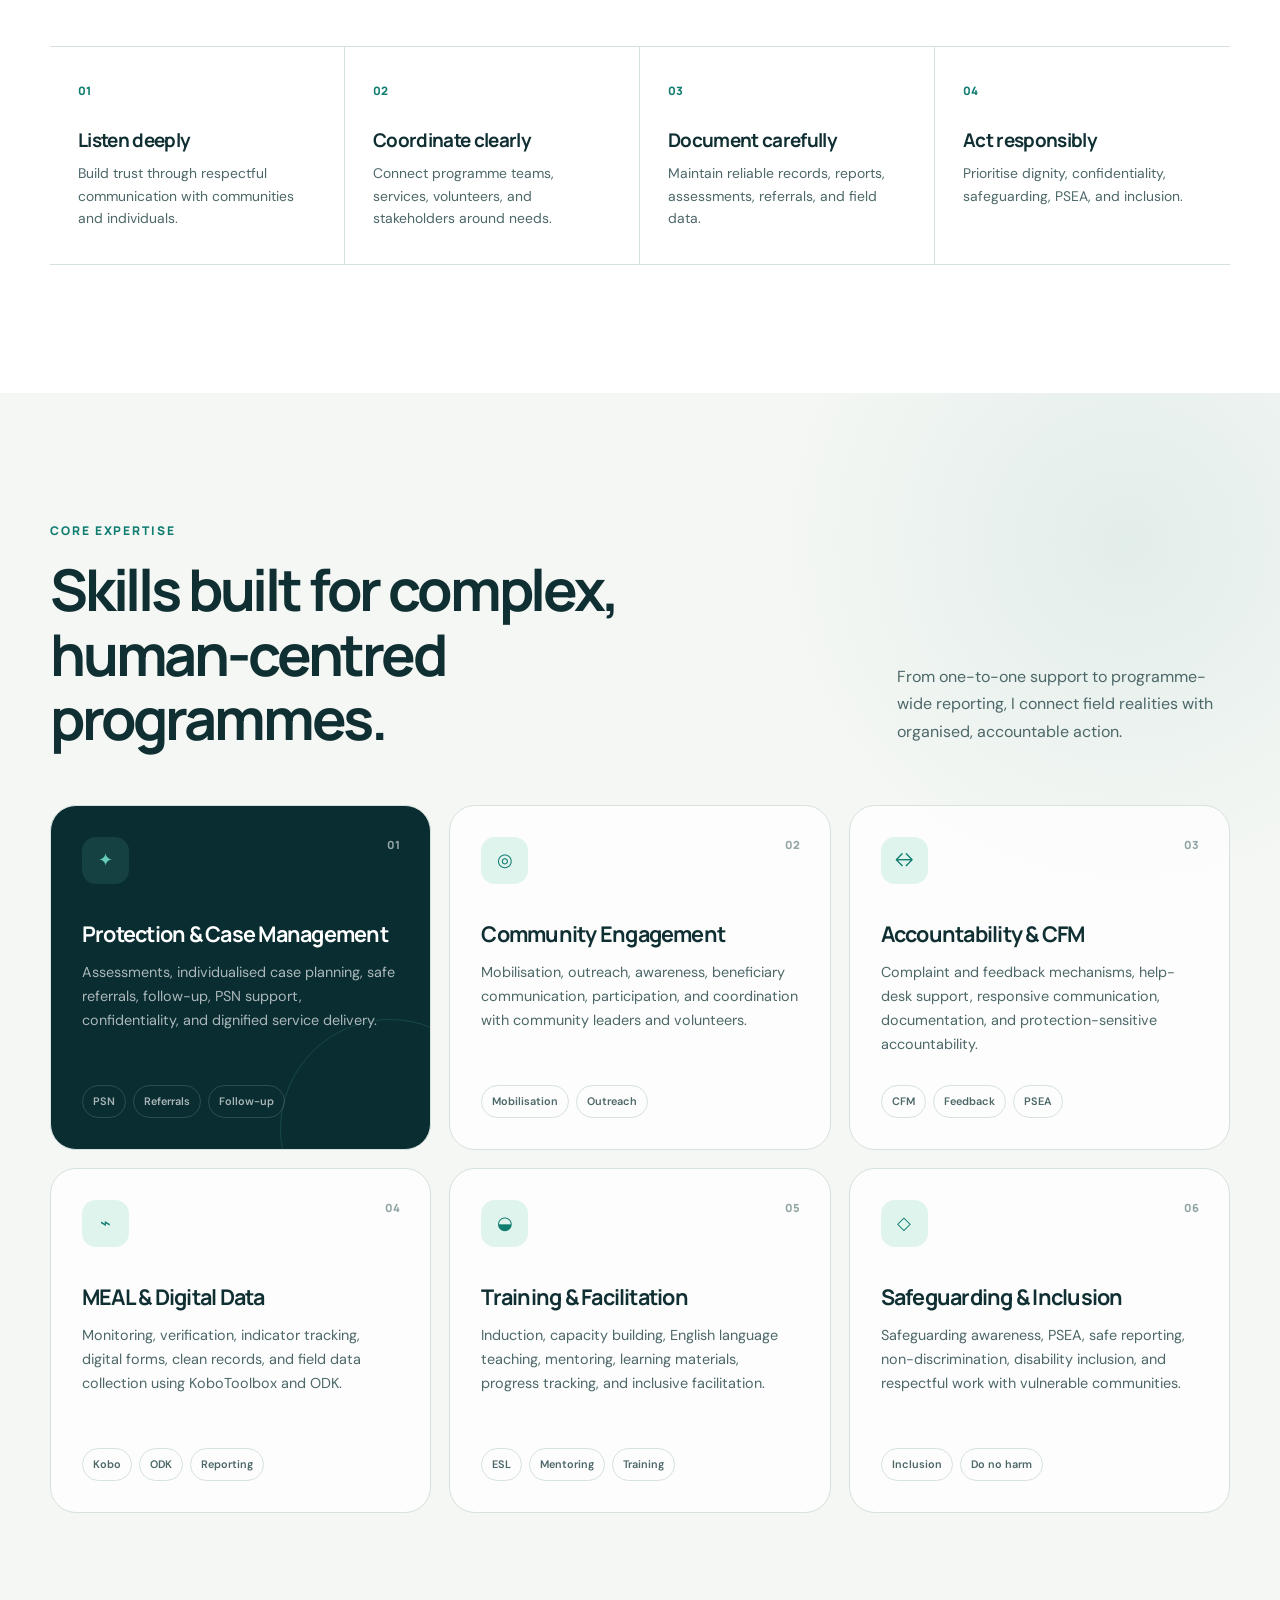
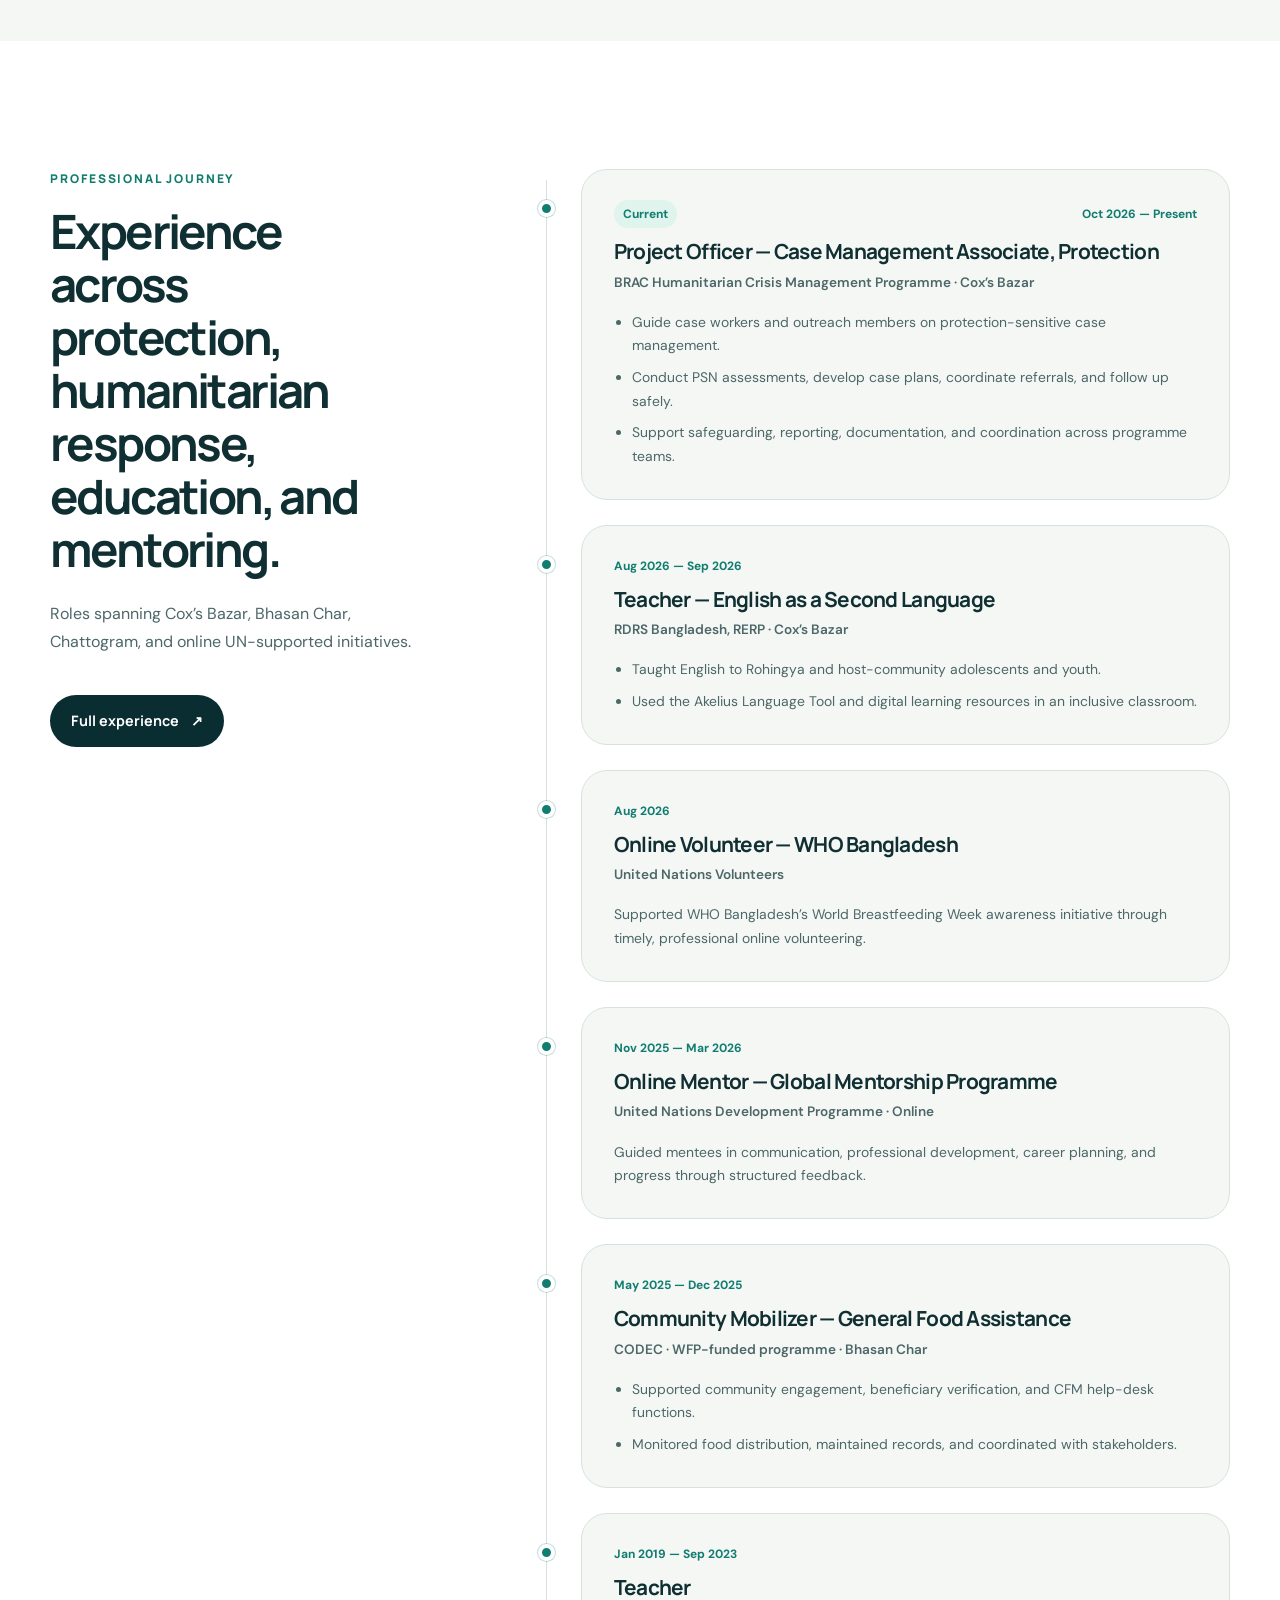
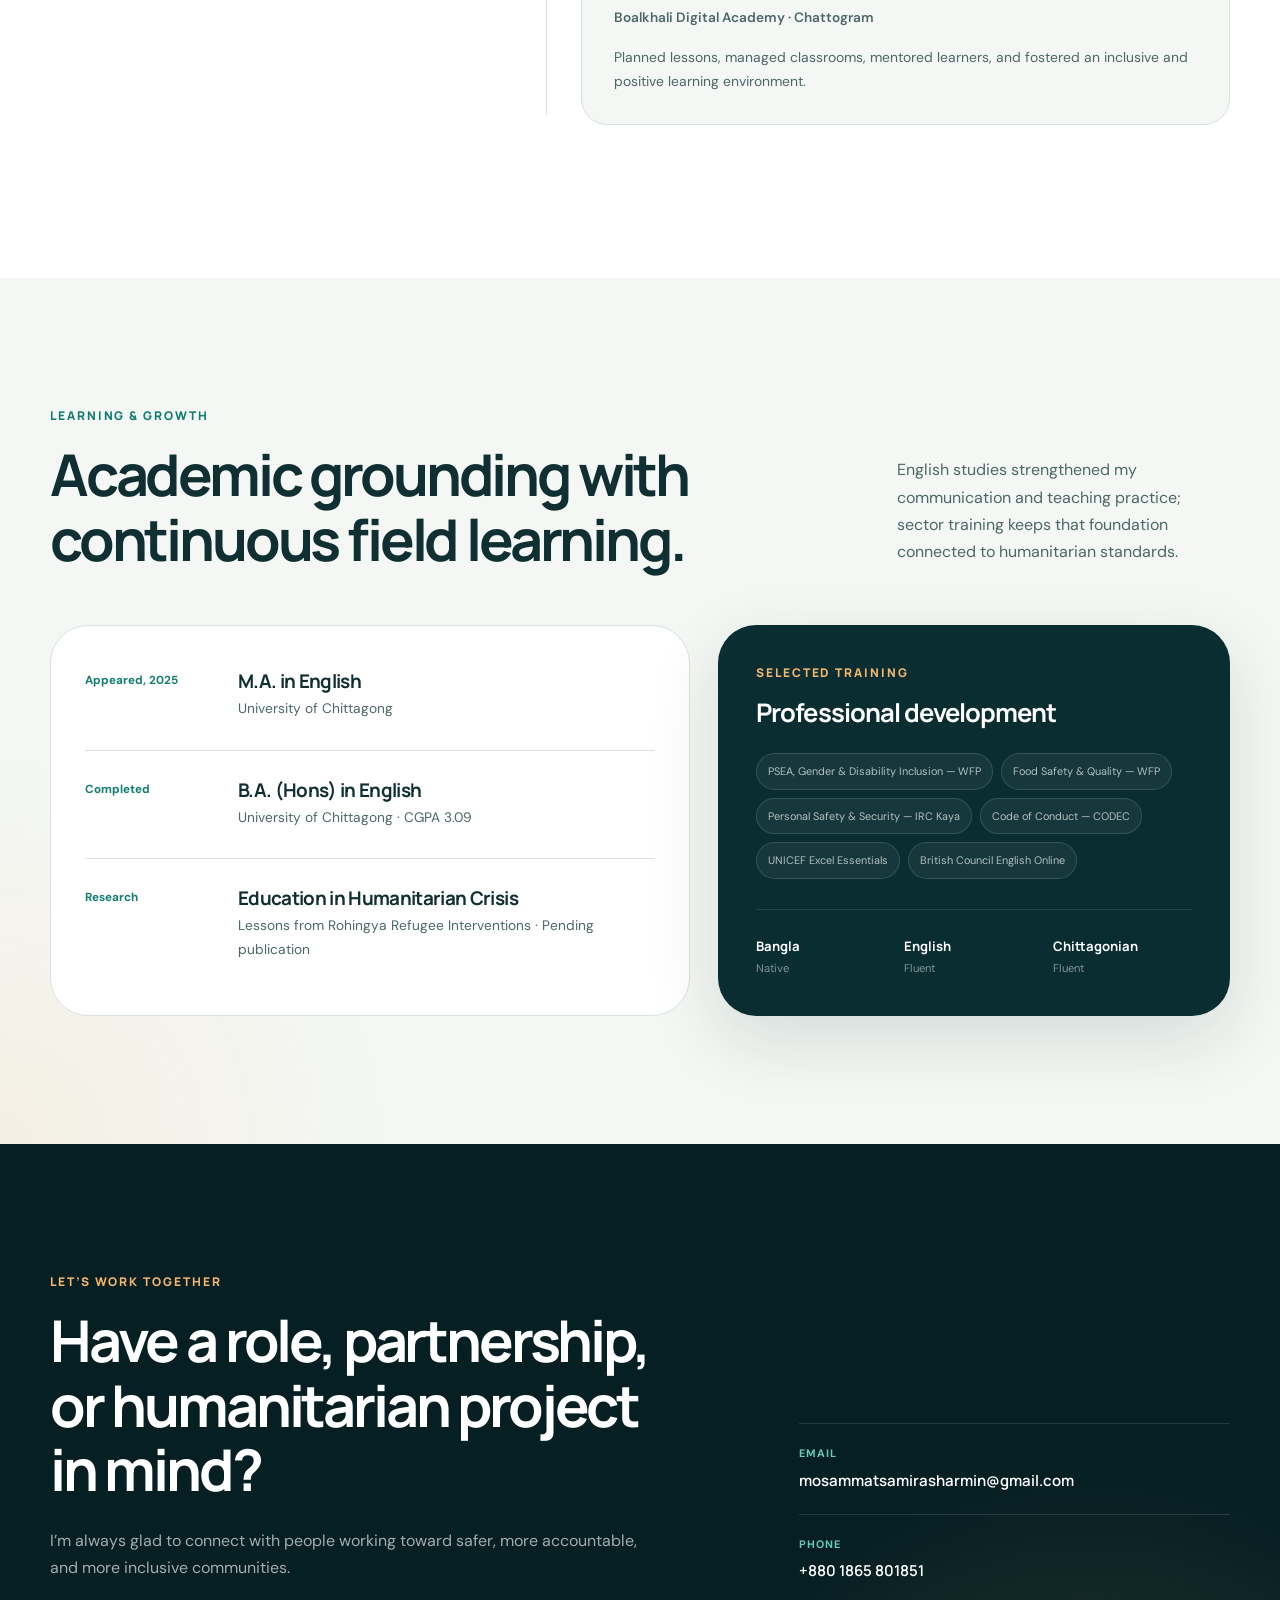
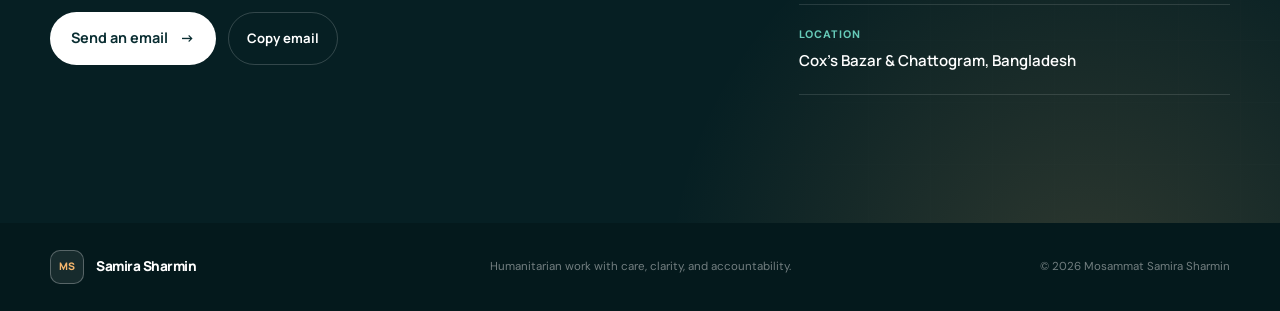
==== commit 1c28946d: "Update index.html" ====
--- a/index.html
+++ b/index.html
@@ -129,8 +129,8 @@
               <span class="portrait-ring" aria-hidden="true"></span>
               <div class="portrait-frame">
                 <img
-                  src="assets/profile.jpg"
-                  alt="Portrait of Mosammat Samira Sharmin"
+                  src="./samira-photo.jpg"
+                  alt="Mosammat Samira Sharmin"
                   width="399"
                   height="439"
                 />
